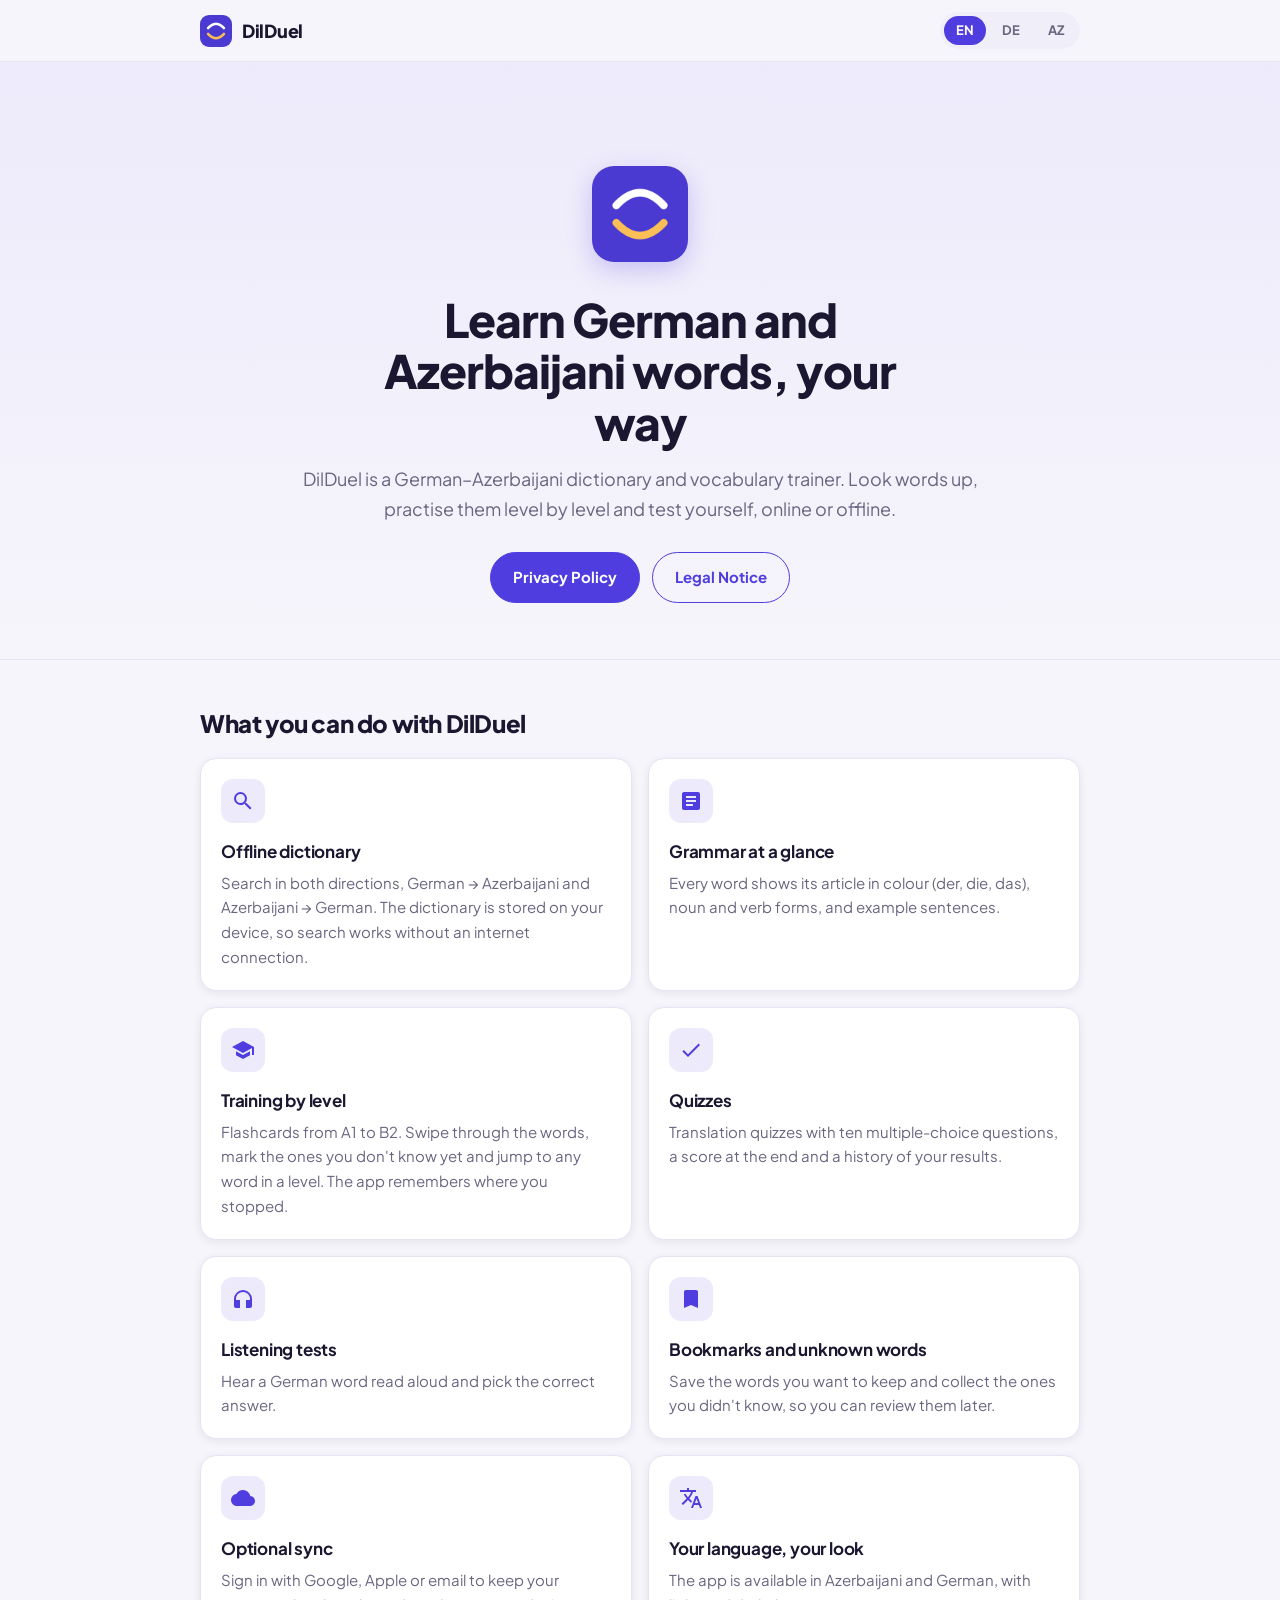
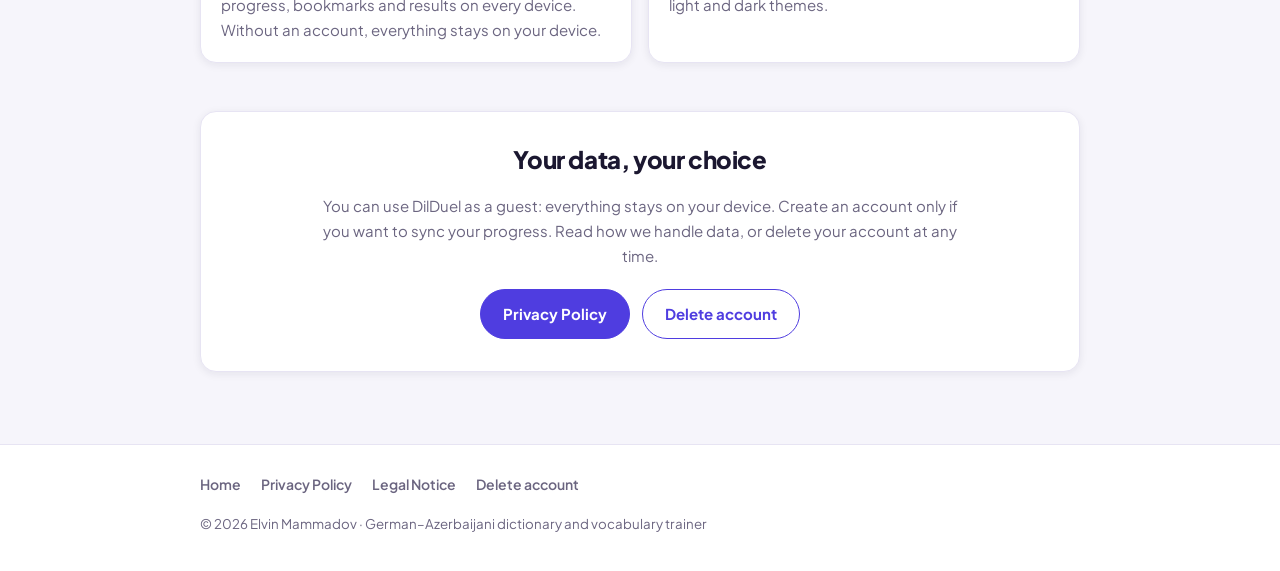
==== docs/index.html @ 34c376c1 "Add website with privacy policy and impressum Static GitHub Pages site in English, German and Azerba" ====
<!doctype html>
<html lang="en">
<head>
<meta charset="utf-8">
<meta name="viewport" content="width=device-width, initial-scale=1">
<title>DilDuel – German–Azerbaijani dictionary and vocabulary trainer</title>
<meta name="description" content="DilDuel is a German–Azerbaijani dictionary that works offline, with vocabulary training from A1 to B2, quizzes and listening tests.">
<link rel="icon" href="assets/icon.png">
<link rel="stylesheet" href="assets/site.css">
<link rel="alternate" hreflang="en" href="./">
<link rel="alternate" hreflang="de" href="de/">
<link rel="alternate" hreflang="az" href="az/">
</head>
<body>
<header class="site-header">
  <div class="wrap">
    <a class="brand" href="./"><img src="assets/icon.png" alt="" width="32" height="32"><span>DilDuel</span></a>
    <nav class="lang" aria-label="Language"><a href="./" hreflang="en" lang="en" data-lang="en" aria-current="true" title="English">EN</a><a href="de/" hreflang="de" lang="de" data-lang="de" title="Deutsch">DE</a><a href="az/" hreflang="az" lang="az" data-lang="az" title="Azərbaycan">AZ</a></nav>
  </div>
</header>
<section class="hero">
  <div class="wrap">
    <img class="hero-icon" src="assets/icon.png" alt="DilDuel" width="96" height="96">
    <h1>Learn German and Azerbaijani words, your way</h1>
    <p>DilDuel is a German–Azerbaijani dictionary and vocabulary trainer. Look words up, practise them level by level and test yourself, online or offline.</p>
    <div class="actions">
      <a class="btn primary" href="privacy/">Privacy Policy</a>
      <a class="btn" href="impressum/">Legal Notice</a>
    </div>
  </div>
</section>
<main class="wrap">
  <section>
    <h2>What you can do with DilDuel</h2>
    <div class="grid"><div class="card"><span class="icon" aria-hidden="true"><svg viewBox="0 0 24 24"><path d="M15.5 14h-.79l-.28-.27A6.471 6.471 0 0016 9.5 6.5 6.5 0 109.5 16c1.61 0 3.09-.59 4.23-1.57l.27.28v.79l5 4.99L20.49 19l-4.99-5zm-6 0C7.01 14 5 11.99 5 9.5S7.01 5 9.5 5 14 7.01 14 9.5 11.99 14 9.5 14z"/></svg></span><h3>Offline dictionary</h3><p>Search in both directions, German → Azerbaijani and Azerbaijani → German. The dictionary is stored on your device, so search works without an internet connection.</p></div><div class="card"><span class="icon" aria-hidden="true"><svg viewBox="0 0 24 24"><path d="M19 3H5c-1.1 0-2 .9-2 2v14c0 1.1.9 2 2 2h14c1.1 0 2-.9 2-2V5c0-1.1-.9-2-2-2zm-5 14H7v-2h7v2zm3-4H7v-2h10v2zm0-4H7V7h10v2z"/></svg></span><h3>Grammar at a glance</h3><p>Every word shows its article in colour (der, die, das), noun and verb forms, and example sentences.</p></div><div class="card"><span class="icon" aria-hidden="true"><svg viewBox="0 0 24 24"><path d="M5 13.18v4L12 21l7-3.82v-4L12 17l-7-3.82zM12 3L1 9l11 6 9-4.91V17h2V9L12 3z"/></svg></span><h3>Training by level</h3><p>Flashcards from A1 to B2. Swipe through the words, mark the ones you don&#x27;t know yet and jump to any word in a level. The app remembers where you stopped.</p></div><div class="card"><span class="icon" aria-hidden="true"><svg viewBox="0 0 24 24"><path d="M9 16.17L4.83 12l-1.42 1.41L9 19 21 7l-1.41-1.41z"/></svg></span><h3>Quizzes</h3><p>Translation quizzes with ten multiple-choice questions, a score at the end and a history of your results.</p></div><div class="card"><span class="icon" aria-hidden="true"><svg viewBox="0 0 24 24"><path d="M12 3a9 9 0 00-9 9v7c0 1.1.9 2 2 2h4v-8H5v-1c0-3.87 3.13-7 7-7s7 3.13 7 7v1h-4v8h4c1.1 0 2-.9 2-2v-7a9 9 0 00-9-9z"/></svg></span><h3>Listening tests</h3><p>Hear a German word read aloud and pick the correct answer.</p></div><div class="card"><span class="icon" aria-hidden="true"><svg viewBox="0 0 24 24"><path d="M17 3H7c-1.1 0-1.99.9-1.99 2L5 21l7-3 7 3V5c0-1.1-.9-2-2-2z"/></svg></span><h3>Bookmarks and unknown words</h3><p>Save the words you want to keep and collect the ones you didn&#x27;t know, so you can review them later.</p></div><div class="card"><span class="icon" aria-hidden="true"><svg viewBox="0 0 24 24"><path d="M19.35 10.04A7.49 7.49 0 0012 4C9.11 4 6.6 5.64 5.35 8.04A5.994 5.994 0 000 14c0 3.31 2.69 6 6 6h13c2.76 0 5-2.24 5-5 0-2.64-2.05-4.78-4.65-4.96z"/></svg></span><h3>Optional sync</h3><p>Sign in with Google, Apple or email to keep your progress, bookmarks and results on every device. Without an account, everything stays on your device.</p></div><div class="card"><span class="icon" aria-hidden="true"><svg viewBox="0 0 24 24"><path d="M12.87 15.07l-2.54-2.51.03-.03A17.52 17.52 0 0014.07 6H17V4h-7V2H8v2H1v1.99h11.17C11.5 7.92 10.44 9.75 9 11.35 8.07 10.32 7.3 9.19 6.69 8h-2c.73 1.63 1.73 3.17 2.98 4.56l-5.09 5.02L4 19l5-5 3.11 3.11.76-2.04zM18.5 10h-2L12 22h2l1.12-3h4.75L21 22h2l-4.5-12zm-2.62 7l1.62-4.33L19.12 17h-3.24z"/></svg></span><h3>Your language, your look</h3><p>The app is available in Azerbaijani and German, with light and dark themes.</p></div></div>
  </section>
  <section>
    <div class="card callout">
      <h2>Your data, your choice</h2>
      <p>You can use DilDuel as a guest: everything stays on your device. Create an account only if you want to sync your progress. Read how we handle data, or delete your account at any time.</p>
      <div class="actions">
        <a class="btn primary" href="privacy/">Privacy Policy</a>
        <a class="btn" href="delete-account/?lang=en">Delete account</a>
      </div>
    </div>
  </section>
</main>
<footer>
  <div class="wrap">
    <nav><a href="./">Home</a><a href="privacy/">Privacy Policy</a><a href="impressum/">Legal Notice</a><a href="delete-account/?lang=en">Delete account</a></nav>
    <small>© 2026 Elvin Mammadov · German–Azerbaijani dictionary and vocabulary trainer</small>
  </div>
</footer>
<script>
  document.querySelectorAll("[data-lang]").forEach(function (a) {
    a.addEventListener("click", function () {
      try { localStorage.setItem("lang", a.dataset.lang); } catch (e) {}
    });
  });
</script>
</body>
</html>
---- docs/assets/site.css ----
@font-face {
  font-family: "Plus Jakarta Sans";
  src: url("fonts/PlusJakartaSans.ttf") format("truetype");
  font-weight: 200 800;
  font-display: swap;
}

:root {
  --bg: #f6f5fb; --surface: #ffffff; --text: #1b1730; --muted: #6b6580;
  --border: #e7e4f3; --chip: #f0eef9; --primary: #4f3de0; --on-primary: #ffffff;
  --tint: #edeafb; --header-bg: rgba(246, 245, 251, .85);
  --shadow: 0 2px 8px rgba(27, 23, 48, .08);
  --hero-from: #edeafb; --hero-to: #f6f5fb;
}
@media (prefers-color-scheme: dark) {
  :root {
    --bg: #14121f; --surface: #1e1b2e; --text: #f3f1fa; --muted: #a39fb8;
    --border: #2b2840; --chip: #2b2840; --primary: #8c7dff; --on-primary: #14121f;
    --tint: #2a2548; --header-bg: rgba(20, 18, 31, .85);
    --shadow: 0 2px 8px rgba(0, 0, 0, .35);
    --hero-from: #1f1b3a; --hero-to: #14121f;
  }
}

* { box-sizing: border-box; }
html { scroll-behavior: smooth; }
body {
  margin: 0; background: var(--bg); color: var(--text);
  font: 16px/1.65 "Plus Jakarta Sans", system-ui, -apple-system, "Segoe UI", Roboto, sans-serif;
  -webkit-font-smoothing: antialiased;
}
a { color: var(--primary); text-underline-offset: 3px; }
a:focus-visible, button:focus-visible { outline: 2px solid var(--primary); outline-offset: 3px; border-radius: 6px; }
.wrap { max-width: 920px; margin: 0 auto; padding: 0 20px; }

/* Header */
.site-header {
  position: sticky; top: 0; z-index: 10; background: var(--header-bg);
  backdrop-filter: blur(10px); -webkit-backdrop-filter: blur(10px);
  border-bottom: 1px solid var(--border);
}
.site-header .wrap { display: flex; align-items: center; justify-content: space-between; gap: 16px; padding-top: 12px; padding-bottom: 12px; }
.brand { display: inline-flex; align-items: center; gap: 10px; color: var(--text); font-weight: 800; font-size: 18px; text-decoration: none; letter-spacing: -.3px; }
.brand img { border-radius: 9px; }
.lang { display: inline-flex; gap: 4px; padding: 4px; background: var(--chip); border-radius: 100px; }
.lang a {
  padding: 4px 12px; border-radius: 100px; font-size: 13px; font-weight: 700;
  color: var(--muted); text-decoration: none;
}
.lang a[aria-current="true"] { background: var(--primary); color: var(--on-primary); }

/* Hero */
.hero {
  background: linear-gradient(180deg, var(--hero-from), var(--hero-to));
  border-bottom: 1px solid var(--border);
}
.hero .wrap { padding-top: 56px; padding-bottom: 56px; text-align: center; }
.hero-icon { width: 96px; height: 96px; border-radius: 22px; box-shadow: 0 8px 24px rgba(79, 61, 224, .25); }
.hero h1 { font-size: clamp(30px, 6vw, 46px); line-height: 1.12; font-weight: 800; letter-spacing: -1px; margin: 24px auto 16px; max-width: 18ch; }
.hero p { font-size: 18px; color: var(--muted); max-width: 56ch; margin: 0 auto 28px; }
.actions { display: flex; flex-wrap: wrap; gap: 12px; justify-content: center; }
.btn {
  display: inline-block; padding: 12px 22px; border-radius: 100px; font-weight: 700; font-size: 15px;
  text-decoration: none; border: 1px solid var(--primary); color: var(--primary); background: transparent;
}
.btn.primary { background: var(--primary); color: var(--on-primary); }

/* Sections and cards */
section { padding: 48px 0 0; }
h2 { font-size: 24px; line-height: 1.25; font-weight: 800; letter-spacing: -.4px; margin: 0 0 20px; }
.grid { display: grid; grid-template-columns: repeat(2, 1fr); gap: 16px; }
.card {
  background: var(--surface); border: 1px solid var(--border); border-radius: 16px;
  padding: 20px; box-shadow: var(--shadow);
}
.card h3 { font-size: 17px; margin: 14px 0 6px; font-weight: 700; letter-spacing: -.2px; }
.card p { margin: 0; color: var(--muted); font-size: 15px; }
.icon {
  display: grid; place-items: center; width: 44px; height: 44px; border-radius: 12px;
  background: var(--tint); color: var(--primary);
}
.icon svg { width: 24px; height: 24px; fill: currentColor; }
.callout { text-align: center; padding: 32px 24px; }
.callout p { color: var(--muted); max-width: 60ch; margin: 0 auto 20px; }

/* Legal pages */
.prose { padding-top: 40px; max-width: 720px; }
.prose h1 { font-size: clamp(28px, 5vw, 38px); line-height: 1.15; font-weight: 800; letter-spacing: -.8px; margin: 0 0 8px; }
.prose .meta { color: var(--muted); font-size: 14px; margin: 0 0 8px; }
.prose h2 { font-size: 20px; margin: 36px 0 10px; }
.prose p, .prose li { color: var(--text); }
.prose ul { padding-left: 22px; margin: 8px 0 12px; }
.prose li { margin-bottom: 6px; }
.prose address { font-style: normal; background: var(--surface); border: 1px solid var(--border); border-radius: 16px; padding: 16px 20px; margin: 8px 0 12px; box-shadow: var(--shadow); }

/* Footer */
footer { margin-top: 72px; border-top: 1px solid var(--border); background: var(--surface); }
footer .wrap { padding-top: 28px; padding-bottom: 36px; display: flex; flex-wrap: wrap; gap: 16px 32px; justify-content: space-between; }
footer nav { display: flex; flex-wrap: wrap; gap: 8px 20px; }
footer a { color: var(--muted); font-weight: 600; font-size: 14px; text-decoration: none; }
footer a:hover { color: var(--primary); }
footer small { color: var(--muted); display: block; width: 100%; }

@media (max-width: 640px) {
  .grid { grid-template-columns: 1fr; }
  .hero .wrap { padding-top: 40px; padding-bottom: 40px; }
  .site-header .wrap { padding-top: 10px; padding-bottom: 10px; }
}
@media (prefers-reduced-motion: reduce) { html { scroll-behavior: auto; } }
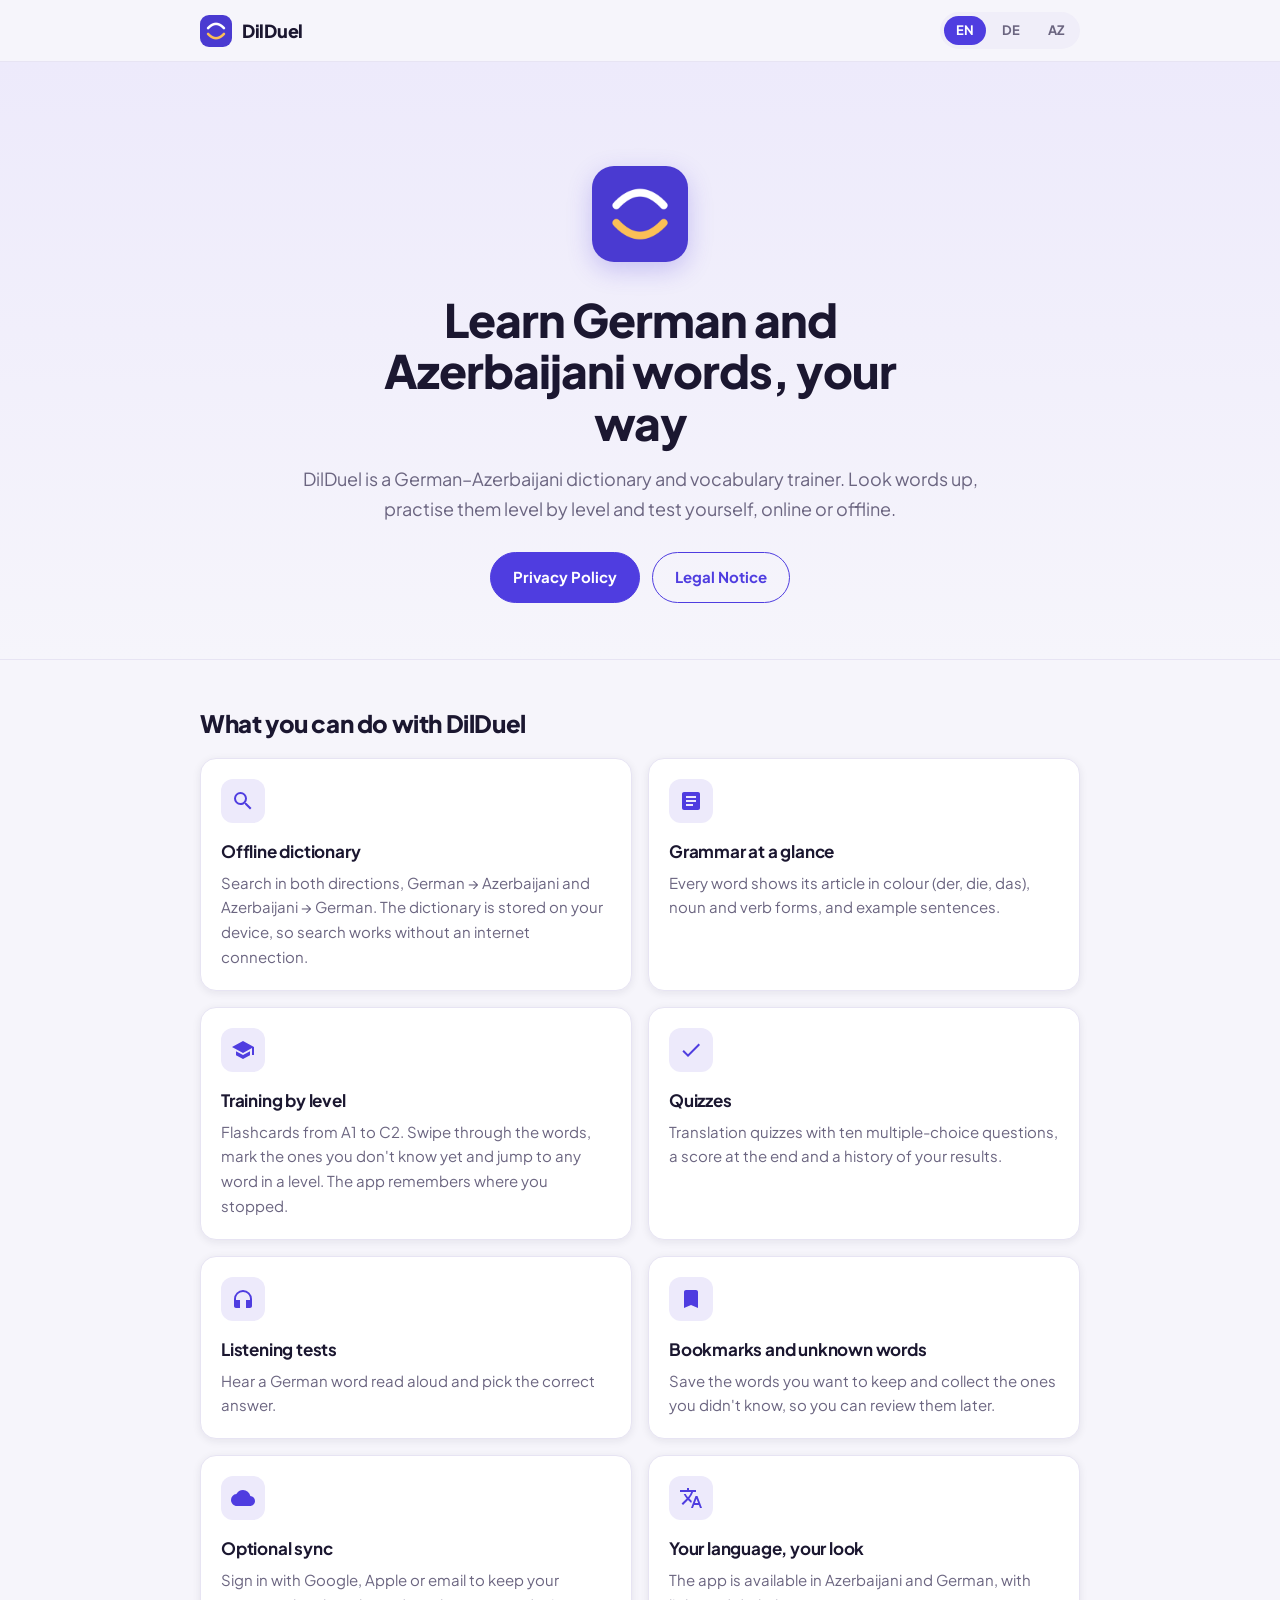
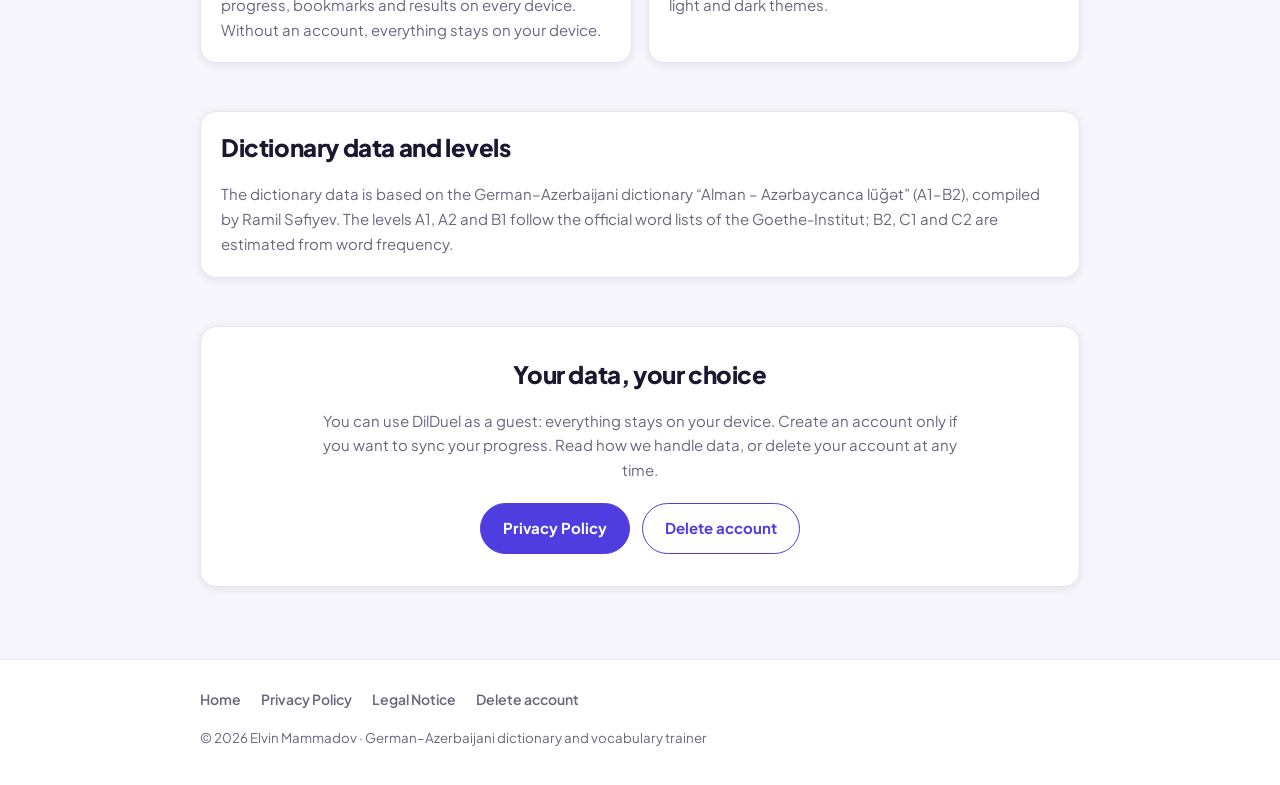
==== commit f70432b7: "Credit the dictionary data on the website and README Adds a "Dictionary data and levels" card to the" ====
--- a/docs/index.html
+++ b/docs/index.html
@@ -4,7 +4,7 @@
 <meta charset="utf-8">
 <meta name="viewport" content="width=device-width, initial-scale=1">
 <title>DilDuel – German–Azerbaijani dictionary and vocabulary trainer</title>
-<meta name="description" content="DilDuel is a German–Azerbaijani dictionary that works offline, with vocabulary training from A1 to B2, quizzes and listening tests.">
+<meta name="description" content="DilDuel is a German–Azerbaijani dictionary that works offline, with vocabulary training from A1 to C2, quizzes and listening tests.">
 <link rel="icon" href="assets/icon.png">
 <link rel="stylesheet" href="assets/site.css">
 <link rel="alternate" hreflang="en" href="./">
@@ -32,7 +32,13 @@
 <main class="wrap">
   <section>
     <h2>What you can do with DilDuel</h2>
-    <div class="grid"><div class="card"><span class="icon" aria-hidden="true"><svg viewBox="0 0 24 24"><path d="M15.5 14h-.79l-.28-.27A6.471 6.471 0 0016 9.5 6.5 6.5 0 109.5 16c1.61 0 3.09-.59 4.23-1.57l.27.28v.79l5 4.99L20.49 19l-4.99-5zm-6 0C7.01 14 5 11.99 5 9.5S7.01 5 9.5 5 14 7.01 14 9.5 11.99 14 9.5 14z"/></svg></span><h3>Offline dictionary</h3><p>Search in both directions, German → Azerbaijani and Azerbaijani → German. The dictionary is stored on your device, so search works without an internet connection.</p></div><div class="card"><span class="icon" aria-hidden="true"><svg viewBox="0 0 24 24"><path d="M19 3H5c-1.1 0-2 .9-2 2v14c0 1.1.9 2 2 2h14c1.1 0 2-.9 2-2V5c0-1.1-.9-2-2-2zm-5 14H7v-2h7v2zm3-4H7v-2h10v2zm0-4H7V7h10v2z"/></svg></span><h3>Grammar at a glance</h3><p>Every word shows its article in colour (der, die, das), noun and verb forms, and example sentences.</p></div><div class="card"><span class="icon" aria-hidden="true"><svg viewBox="0 0 24 24"><path d="M5 13.18v4L12 21l7-3.82v-4L12 17l-7-3.82zM12 3L1 9l11 6 9-4.91V17h2V9L12 3z"/></svg></span><h3>Training by level</h3><p>Flashcards from A1 to B2. Swipe through the words, mark the ones you don&#x27;t know yet and jump to any word in a level. The app remembers where you stopped.</p></div><div class="card"><span class="icon" aria-hidden="true"><svg viewBox="0 0 24 24"><path d="M9 16.17L4.83 12l-1.42 1.41L9 19 21 7l-1.41-1.41z"/></svg></span><h3>Quizzes</h3><p>Translation quizzes with ten multiple-choice questions, a score at the end and a history of your results.</p></div><div class="card"><span class="icon" aria-hidden="true"><svg viewBox="0 0 24 24"><path d="M12 3a9 9 0 00-9 9v7c0 1.1.9 2 2 2h4v-8H5v-1c0-3.87 3.13-7 7-7s7 3.13 7 7v1h-4v8h4c1.1 0 2-.9 2-2v-7a9 9 0 00-9-9z"/></svg></span><h3>Listening tests</h3><p>Hear a German word read aloud and pick the correct answer.</p></div><div class="card"><span class="icon" aria-hidden="true"><svg viewBox="0 0 24 24"><path d="M17 3H7c-1.1 0-1.99.9-1.99 2L5 21l7-3 7 3V5c0-1.1-.9-2-2-2z"/></svg></span><h3>Bookmarks and unknown words</h3><p>Save the words you want to keep and collect the ones you didn&#x27;t know, so you can review them later.</p></div><div class="card"><span class="icon" aria-hidden="true"><svg viewBox="0 0 24 24"><path d="M19.35 10.04A7.49 7.49 0 0012 4C9.11 4 6.6 5.64 5.35 8.04A5.994 5.994 0 000 14c0 3.31 2.69 6 6 6h13c2.76 0 5-2.24 5-5 0-2.64-2.05-4.78-4.65-4.96z"/></svg></span><h3>Optional sync</h3><p>Sign in with Google, Apple or email to keep your progress, bookmarks and results on every device. Without an account, everything stays on your device.</p></div><div class="card"><span class="icon" aria-hidden="true"><svg viewBox="0 0 24 24"><path d="M12.87 15.07l-2.54-2.51.03-.03A17.52 17.52 0 0014.07 6H17V4h-7V2H8v2H1v1.99h11.17C11.5 7.92 10.44 9.75 9 11.35 8.07 10.32 7.3 9.19 6.69 8h-2c.73 1.63 1.73 3.17 2.98 4.56l-5.09 5.02L4 19l5-5 3.11 3.11.76-2.04zM18.5 10h-2L12 22h2l1.12-3h4.75L21 22h2l-4.5-12zm-2.62 7l1.62-4.33L19.12 17h-3.24z"/></svg></span><h3>Your language, your look</h3><p>The app is available in Azerbaijani and German, with light and dark themes.</p></div></div>
+    <div class="grid"><div class="card"><span class="icon" aria-hidden="true"><svg viewBox="0 0 24 24"><path d="M15.5 14h-.79l-.28-.27A6.471 6.471 0 0016 9.5 6.5 6.5 0 109.5 16c1.61 0 3.09-.59 4.23-1.57l.27.28v.79l5 4.99L20.49 19l-4.99-5zm-6 0C7.01 14 5 11.99 5 9.5S7.01 5 9.5 5 14 7.01 14 9.5 11.99 14 9.5 14z"/></svg></span><h3>Offline dictionary</h3><p>Search in both directions, German → Azerbaijani and Azerbaijani → German. The dictionary is stored on your device, so search works without an internet connection.</p></div><div class="card"><span class="icon" aria-hidden="true"><svg viewBox="0 0 24 24"><path d="M19 3H5c-1.1 0-2 .9-2 2v14c0 1.1.9 2 2 2h14c1.1 0 2-.9 2-2V5c0-1.1-.9-2-2-2zm-5 14H7v-2h7v2zm3-4H7v-2h10v2zm0-4H7V7h10v2z"/></svg></span><h3>Grammar at a glance</h3><p>Every word shows its article in colour (der, die, das), noun and verb forms, and example sentences.</p></div><div class="card"><span class="icon" aria-hidden="true"><svg viewBox="0 0 24 24"><path d="M5 13.18v4L12 21l7-3.82v-4L12 17l-7-3.82zM12 3L1 9l11 6 9-4.91V17h2V9L12 3z"/></svg></span><h3>Training by level</h3><p>Flashcards from A1 to C2. Swipe through the words, mark the ones you don&#x27;t know yet and jump to any word in a level. The app remembers where you stopped.</p></div><div class="card"><span class="icon" aria-hidden="true"><svg viewBox="0 0 24 24"><path d="M9 16.17L4.83 12l-1.42 1.41L9 19 21 7l-1.41-1.41z"/></svg></span><h3>Quizzes</h3><p>Translation quizzes with ten multiple-choice questions, a score at the end and a history of your results.</p></div><div class="card"><span class="icon" aria-hidden="true"><svg viewBox="0 0 24 24"><path d="M12 3a9 9 0 00-9 9v7c0 1.1.9 2 2 2h4v-8H5v-1c0-3.87 3.13-7 7-7s7 3.13 7 7v1h-4v8h4c1.1 0 2-.9 2-2v-7a9 9 0 00-9-9z"/></svg></span><h3>Listening tests</h3><p>Hear a German word read aloud and pick the correct answer.</p></div><div class="card"><span class="icon" aria-hidden="true"><svg viewBox="0 0 24 24"><path d="M17 3H7c-1.1 0-1.99.9-1.99 2L5 21l7-3 7 3V5c0-1.1-.9-2-2-2z"/></svg></span><h3>Bookmarks and unknown words</h3><p>Save the words you want to keep and collect the ones you didn&#x27;t know, so you can review them later.</p></div><div class="card"><span class="icon" aria-hidden="true"><svg viewBox="0 0 24 24"><path d="M19.35 10.04A7.49 7.49 0 0012 4C9.11 4 6.6 5.64 5.35 8.04A5.994 5.994 0 000 14c0 3.31 2.69 6 6 6h13c2.76 0 5-2.24 5-5 0-2.64-2.05-4.78-4.65-4.96z"/></svg></span><h3>Optional sync</h3><p>Sign in with Google, Apple or email to keep your progress, bookmarks and results on every device. Without an account, everything stays on your device.</p></div><div class="card"><span class="icon" aria-hidden="true"><svg viewBox="0 0 24 24"><path d="M12.87 15.07l-2.54-2.51.03-.03A17.52 17.52 0 0014.07 6H17V4h-7V2H8v2H1v1.99h11.17C11.5 7.92 10.44 9.75 9 11.35 8.07 10.32 7.3 9.19 6.69 8h-2c.73 1.63 1.73 3.17 2.98 4.56l-5.09 5.02L4 19l5-5 3.11 3.11.76-2.04zM18.5 10h-2L12 22h2l1.12-3h4.75L21 22h2l-4.5-12zm-2.62 7l1.62-4.33L19.12 17h-3.24z"/></svg></span><h3>Your language, your look</h3><p>The app is available in Azerbaijani and German, with light and dark themes.</p></div></div>
+  </section>
+  <section>
+    <div class="card">
+      <h2>Dictionary data and levels</h2>
+      <p>The dictionary data is based on the German–Azerbaijani dictionary “Alman – Azərbaycanca lüğət” (A1–B2), compiled by Ramil Səfiyev. The levels A1, A2 and B1 follow the official word lists of the Goethe-Institut; B2, C1 and C2 are estimated from word frequency.</p>
+    </div>
   </section>
   <section>
     <div class="card callout">
--- a/docs/assets/site.css
+++ b/docs/assets/site.css
@@ -11,6 +11,7 @@
   --tint: #edeafb; --header-bg: rgba(246, 245, 251, .85);
   --shadow: 0 2px 8px rgba(27, 23, 48, .08);
   --hero-from: #edeafb; --hero-to: #f6f5fb;
+  --danger: #d63c41; --danger-tint: #fbe9ea;
 }
 @media (prefers-color-scheme: dark) {
   :root {
@@ -19,6 +20,7 @@
     --tint: #2a2548; --header-bg: rgba(20, 18, 31, .85);
     --shadow: 0 2px 8px rgba(0, 0, 0, .35);
     --hero-from: #1f1b3a; --hero-to: #14121f;
+    --danger: #ff7a7d; --danger-tint: #3a2230;
   }
 }
 
@@ -89,9 +91,43 @@
 .prose .meta { color: var(--muted); font-size: 14px; margin: 0 0 8px; }
 .prose h2 { font-size: 20px; margin: 36px 0 10px; }
 .prose p, .prose li { color: var(--text); }
-.prose ul { padding-left: 22px; margin: 8px 0 12px; }
+.prose ul, .prose ol { padding-left: 22px; margin: 8px 0 12px; }
 .prose li { margin-bottom: 6px; }
 .prose address { font-style: normal; background: var(--surface); border: 1px solid var(--border); border-radius: 16px; padding: 16px 20px; margin: 8px 0 12px; box-shadow: var(--shadow); }
+
+/* Cards inside prose pages */
+.prose .lead { color: var(--muted); font-size: 17px; margin: 0 0 24px; }
+.prose .card { margin-bottom: 16px; }
+.prose .card h2 { margin: 0 0 10px; font-size: 18px; }
+.prose .card h2:not(:first-child) { margin-top: 22px; }
+.prose .card p { margin: 0 0 12px; color: var(--text); font-size: 16px; }
+.prose .card p.small { color: var(--muted); font-size: 14px; }
+.prose .card p:last-child, .prose .card ul:last-child, .prose .card ol:last-child { margin-bottom: 0; }
+.small { font-size: 14px; color: var(--muted); }
+.hidden { display: none !important; }
+
+/* Forms and messages */
+label { display: block; font-weight: 600; margin: 14px 0 6px; }
+input[type=email], input[type=password], input[type=text] {
+  width: 100%; padding: 12px 14px; font: inherit; color: var(--text);
+  background: var(--chip); border: 1px solid var(--border); border-radius: 12px;
+}
+input:focus-visible { outline: 2px solid var(--primary); outline-offset: 2px; }
+.row { display: flex; flex-wrap: wrap; gap: 12px; margin-top: 16px; }
+button.btn { font-family: inherit; line-height: 1.2; cursor: pointer; }
+.btn.danger { background: var(--danger); border-color: var(--danger); color: #fff; }
+.btn:disabled { opacity: .5; cursor: not-allowed; }
+.msg { padding: 12px 14px; border-radius: 12px; margin-top: 14px; }
+.msg.error { background: var(--danger-tint); color: var(--danger); }
+
+/* Back link */
+.back {
+  display: inline-flex; align-items: center; gap: 6px; margin: 0 0 20px;
+  padding: 8px 16px 8px 12px; border-radius: 100px; background: var(--chip);
+  color: var(--primary); font-size: 14px; font-weight: 700; text-decoration: none;
+}
+.back svg { width: 18px; height: 18px; fill: currentColor; }
+.back:hover { background: var(--tint); }
 
 /* Footer */
 footer { margin-top: 72px; border-top: 1px solid var(--border); background: var(--surface); }
